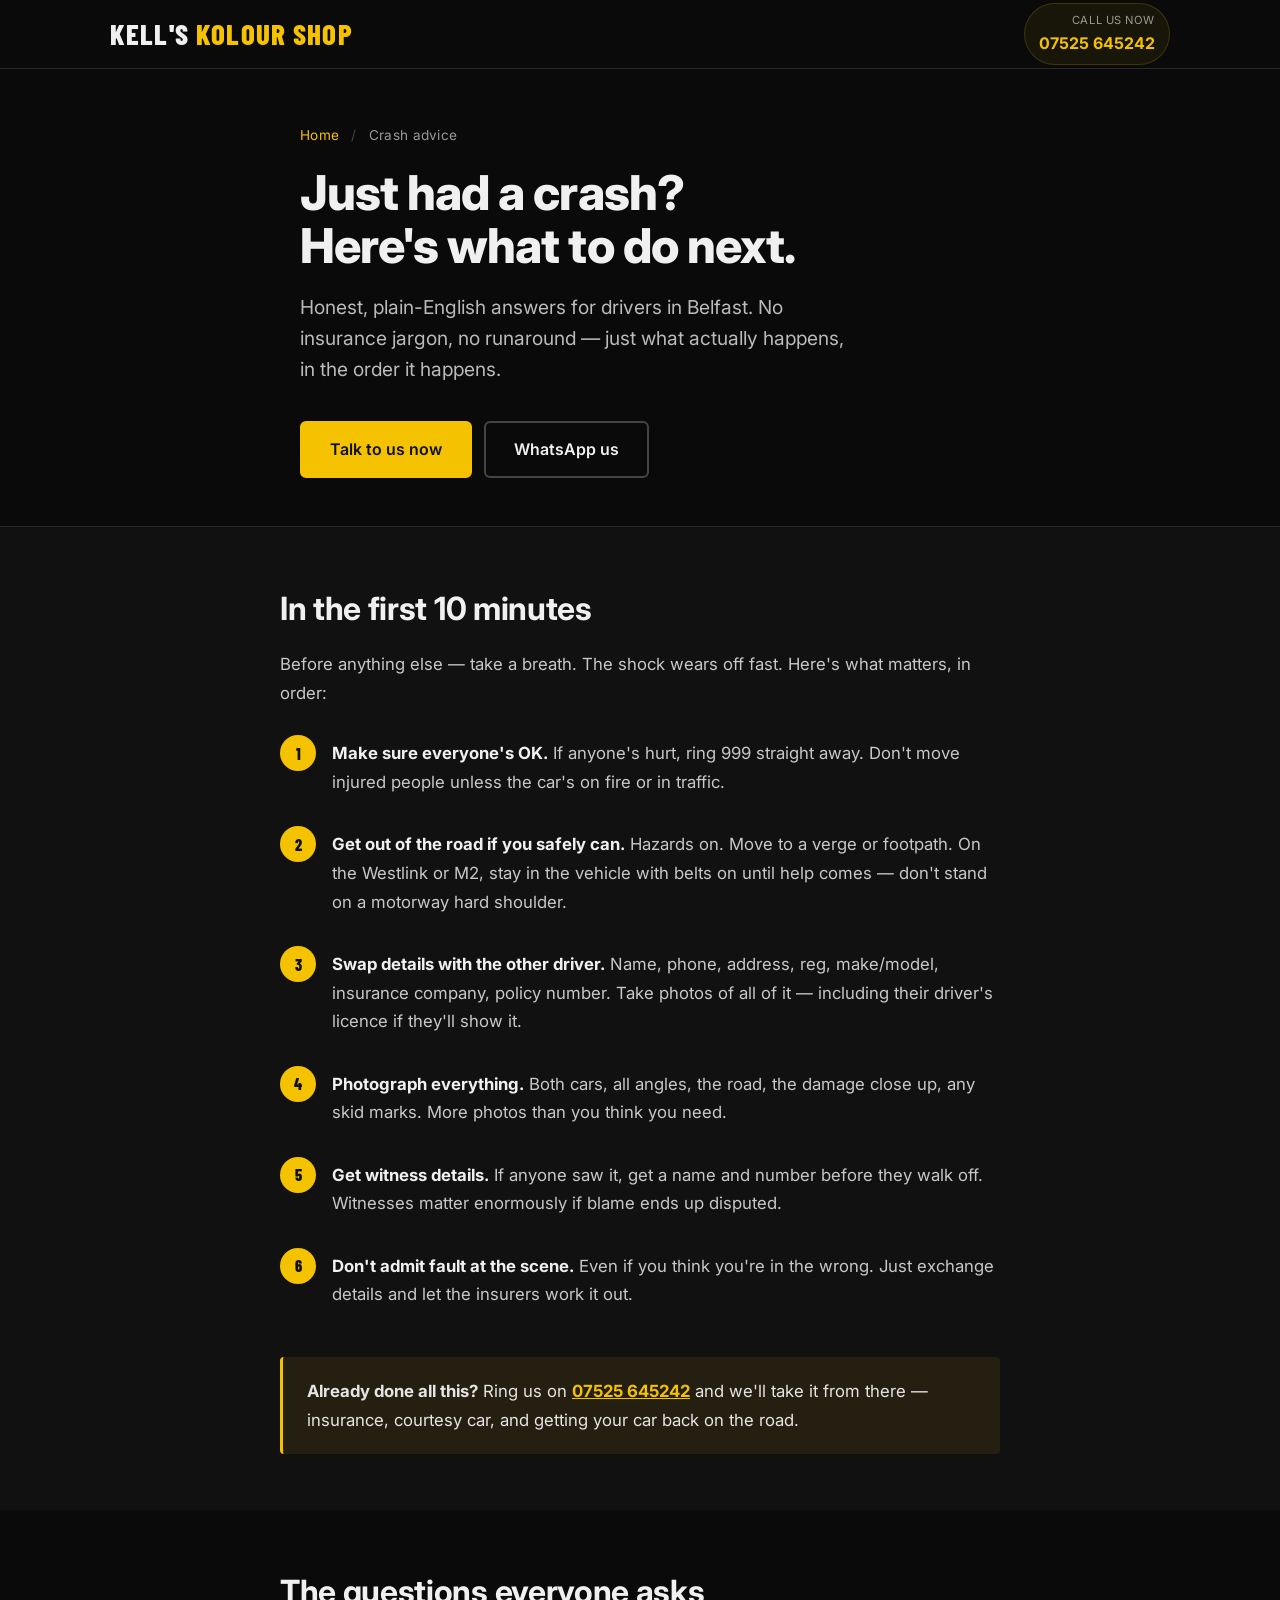
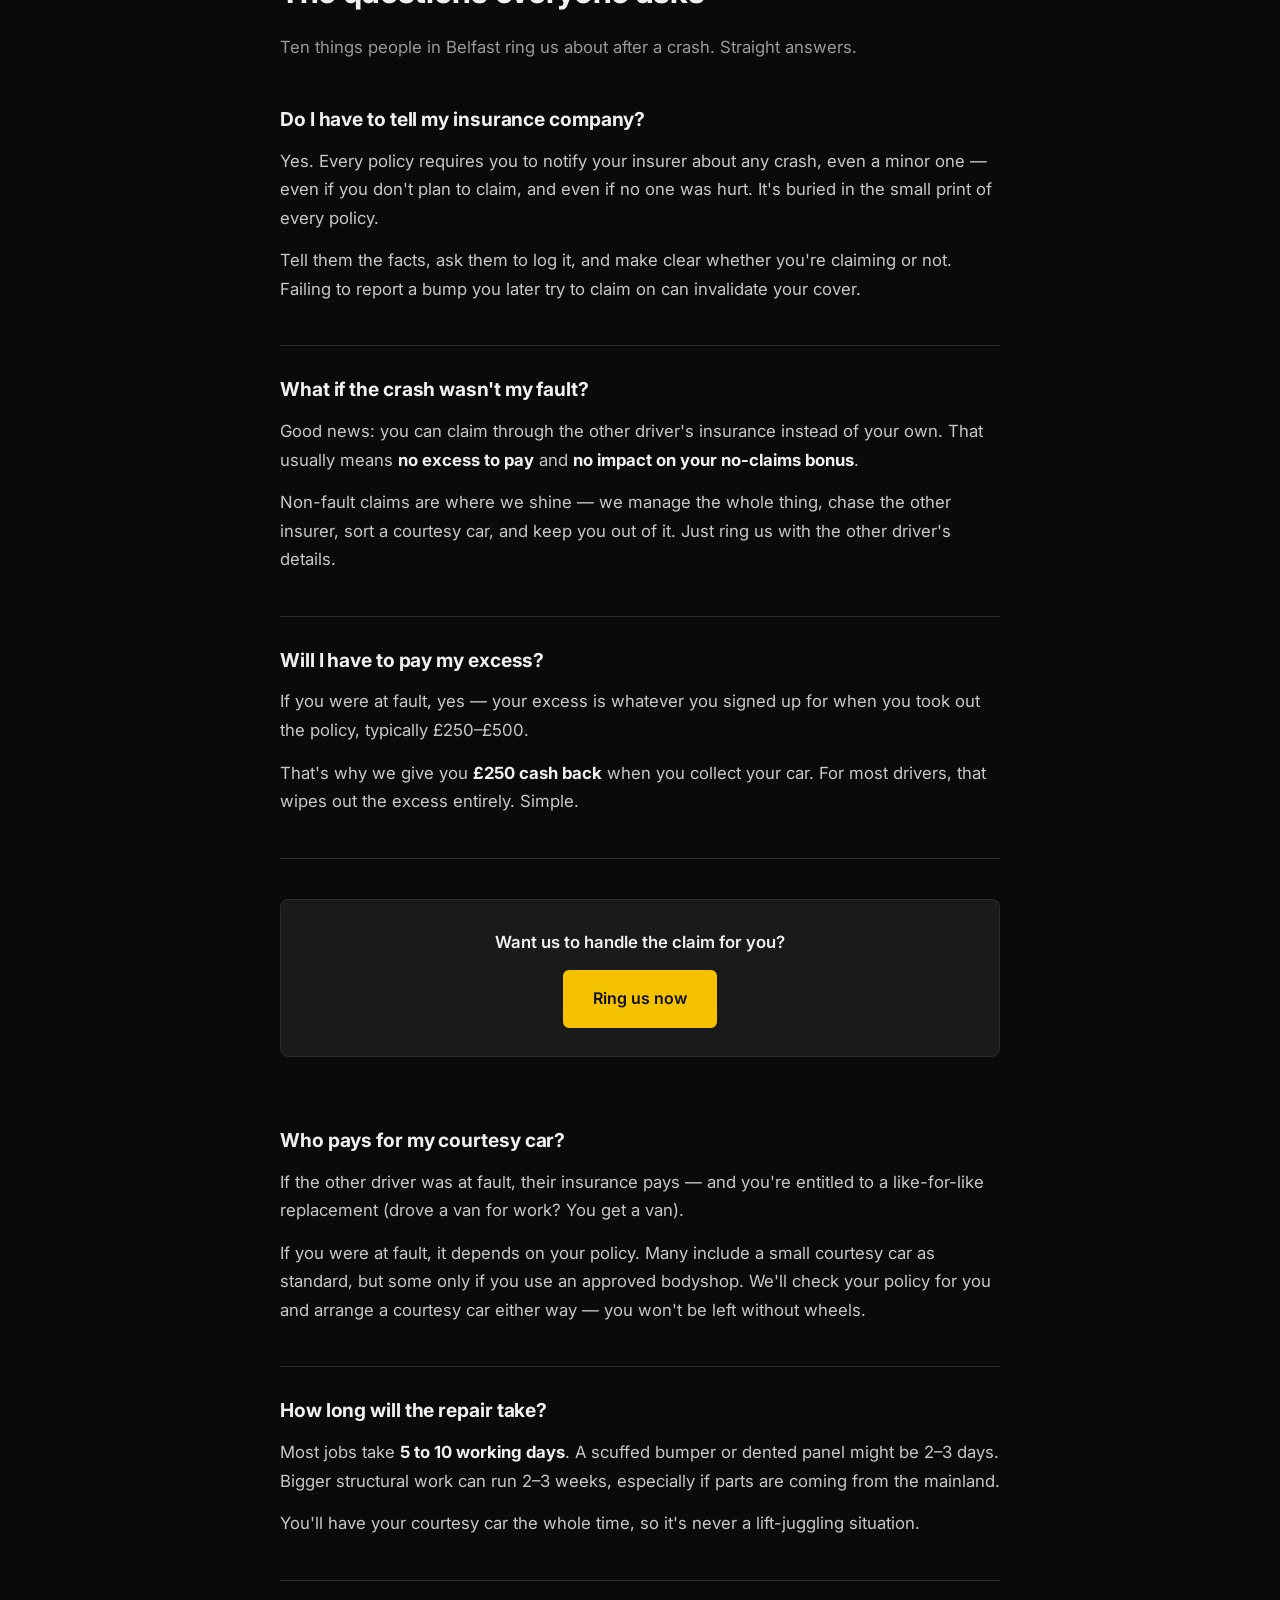
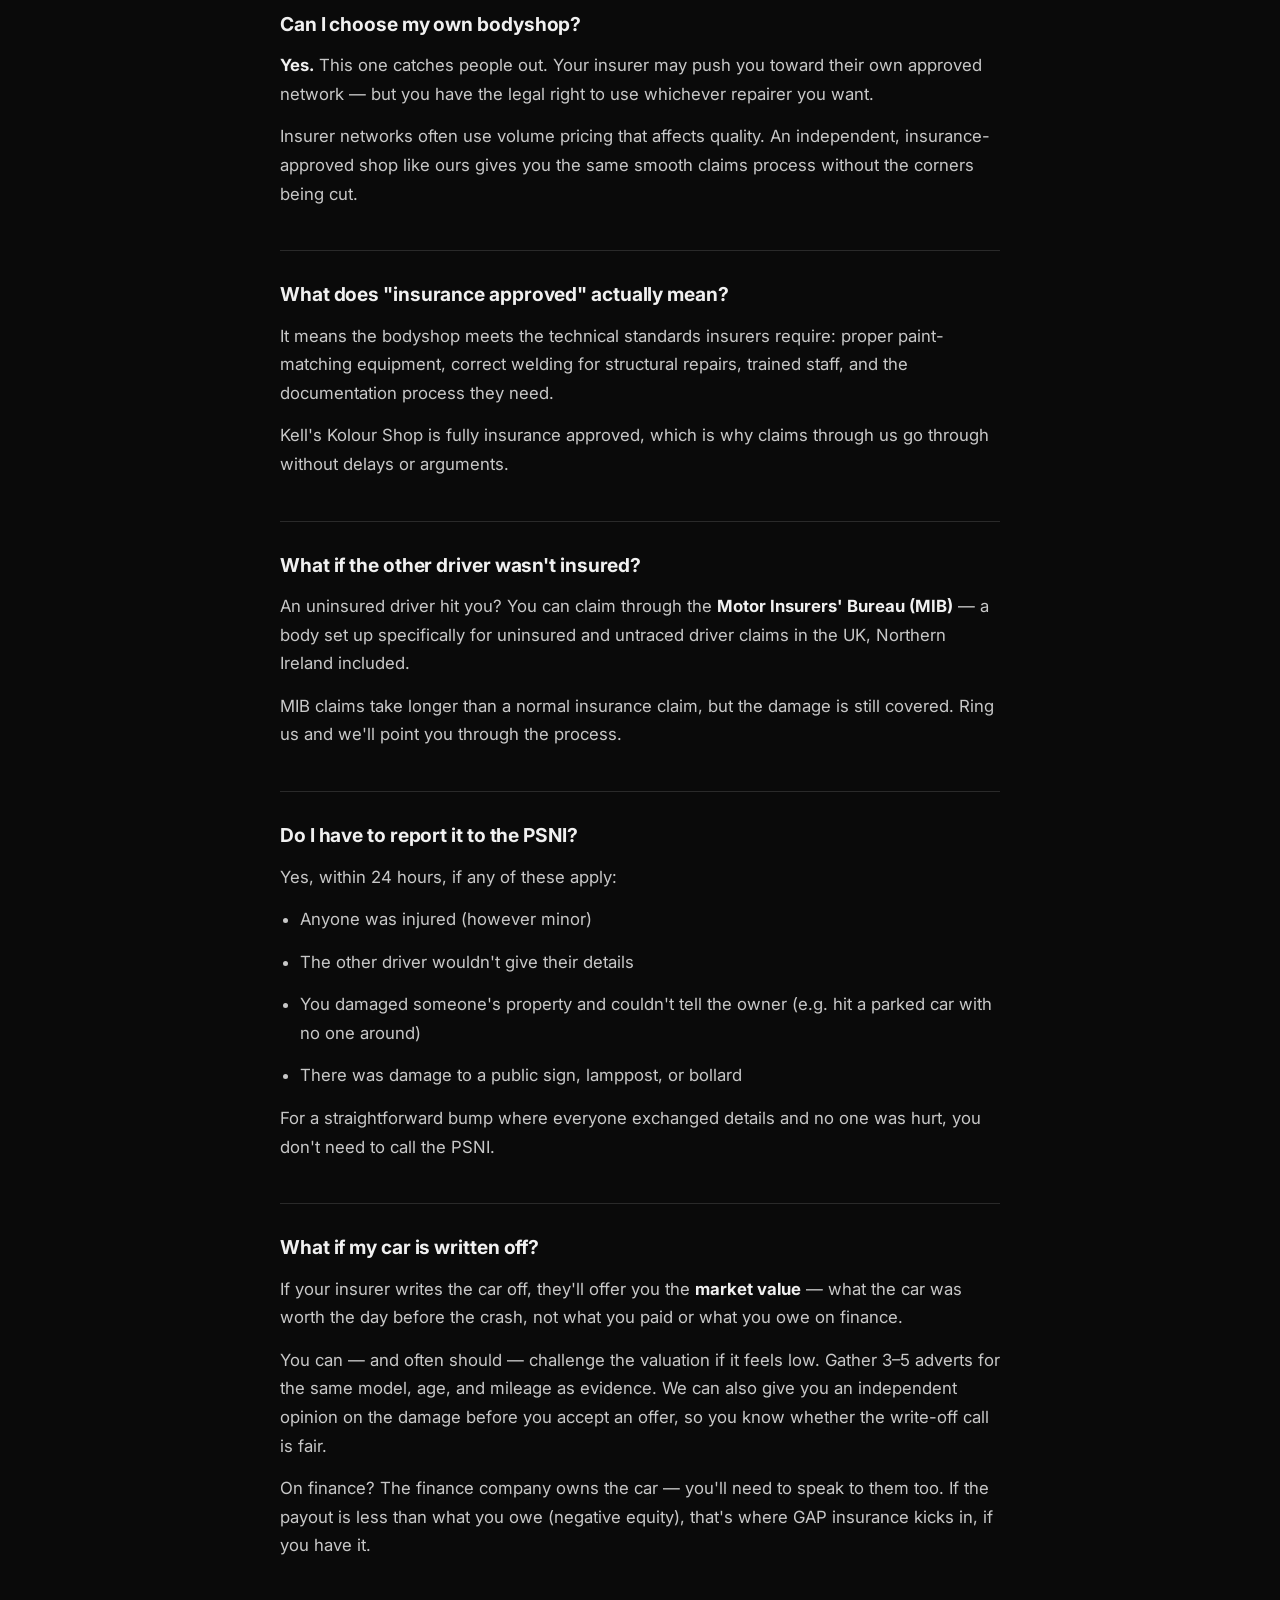
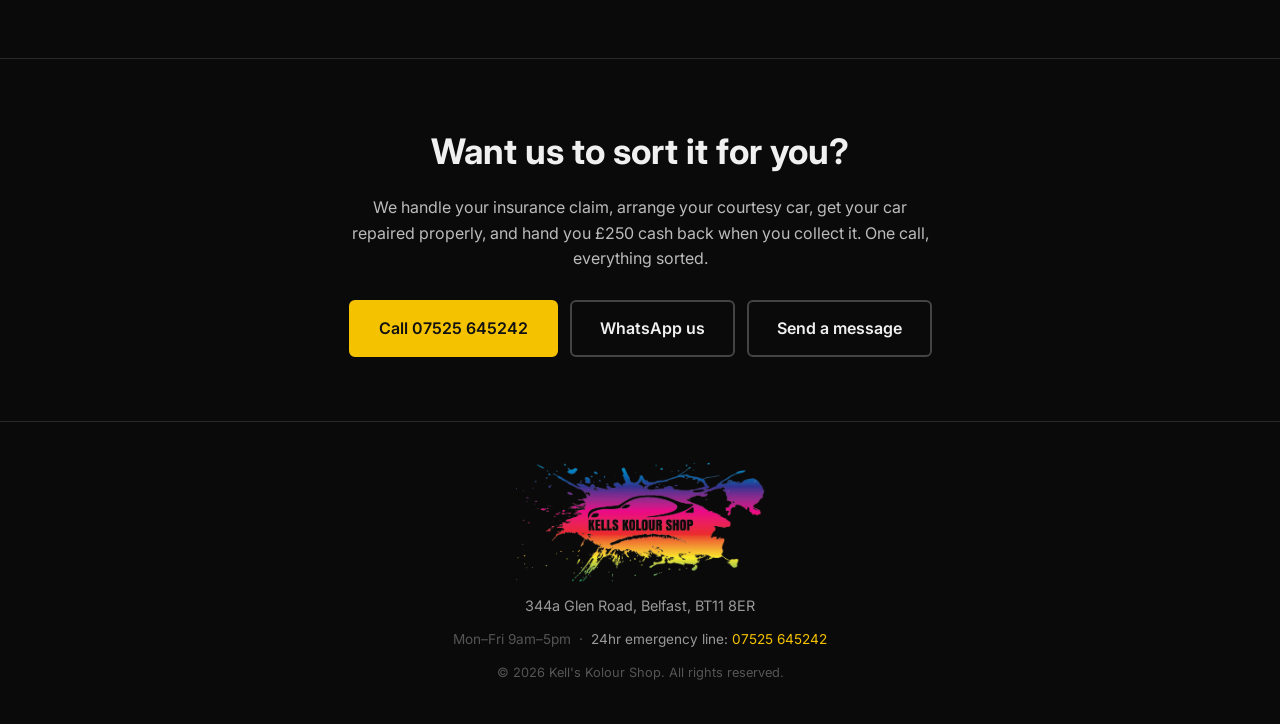
==== crash-advice/index.html @ 34c6f1d8 "Add /crash-advice page for post-crash SEO Long-form page answering the 10 things drivers in Belfast " ====
<!DOCTYPE html>
<html lang="en-GB">
<head>
  <meta charset="UTF-8" />
  <meta name="viewport" content="width=device-width, initial-scale=1.0" />

  <title>Just Had a Crash in Belfast? What To Do Next | Kell's Kolour Shop</title>
  <meta name="description" content="Just had a crash in Belfast? Here's exactly what to do — from the scene, through your insurance claim, to getting your car back looking like new. Straight answers, no jargon." />
  <link rel="canonical" href="https://kellskolourshop.com/crash-advice/" />
  <meta name="robots" content="index,follow,max-image-preview:large" />

  <meta name="geo.region" content="GB-NIR" />
  <meta name="geo.placename" content="Belfast" />

  <meta property="og:type" content="article" />
  <meta property="og:site_name" content="Kell's Kolour Shop" />
  <meta property="og:title" content="Just Had a Crash in Belfast? What To Do Next" />
  <meta property="og:description" content="Step-by-step guide to what happens after a crash in Northern Ireland — insurance, excess, courtesy cars, write-offs, and your rights." />
  <meta property="og:url" content="https://kellskolourshop.com/crash-advice/" />
  <meta property="og:image" content="https://kellskolourshop.com/images/kell-cashback.jpg" />
  <meta property="og:locale" content="en_GB" />

  <!-- FAQ structured data for rich results -->
  <script type="application/ld+json">
  {
    "@context": "https://schema.org",
    "@type": "FAQPage",
    "mainEntity": [
      {
        "@type": "Question",
        "name": "Do I have to tell my insurance company after a crash?",
        "acceptedAnswer": {
          "@type": "Answer",
          "text": "Yes — you must tell your insurer about any crash, even if you're not claiming and even if no one was hurt. It's in the small print of every policy. Ring them as soon as you're safe and have the facts straight."
        }
      },
      {
        "@type": "Question",
        "name": "What if the crash wasn't my fault?",
        "acceptedAnswer": {
          "@type": "Answer",
          "text": "If you weren't at fault, you can often claim through the other driver's insurance — which means no excess to pay and no impact on your no-claims bonus. We handle non-fault claims regularly and will tell you honestly which route is best for you."
        }
      },
      {
        "@type": "Question",
        "name": "Will I have to pay my excess?",
        "acceptedAnswer": {
          "@type": "Answer",
          "text": "If it's your fault, yes — but we give you £250 cash back when you collect your car, which covers most excess amounts. If the other driver was at fault, you shouldn't have to pay any excess at all."
        }
      },
      {
        "@type": "Question",
        "name": "Who pays for my courtesy car?",
        "acceptedAnswer": {
          "@type": "Answer",
          "text": "If the crash wasn't your fault, the other driver's insurance covers it. If it was your fault, it depends on your policy — many include a courtesy car, but the bodyshop has to be approved. We'll check your policy for you and sort the courtesy car either way."
        }
      },
      {
        "@type": "Question",
        "name": "How long will the repair take?",
        "acceptedAnswer": {
          "@type": "Answer",
          "text": "Most jobs take 5 to 10 working days. Smaller jobs — a dented panel or scuffed bumper — can be a couple of days. Bigger structural work can run 2 to 3 weeks. You'll have a courtesy car the whole time."
        }
      },
      {
        "@type": "Question",
        "name": "Can I choose my own bodyshop?",
        "acceptedAnswer": {
          "@type": "Answer",
          "text": "Yes. Even if your insurer has their own network, you have the right to use whichever repairer you want. They may try to steer you toward their approved list — you don't have to go with them."
        }
      },
      {
        "@type": "Question",
        "name": "What does 'insurance approved' actually mean?",
        "acceptedAnswer": {
          "@type": "Answer",
          "text": "It means the bodyshop meets the standards insurers require — proper equipment, correct paint-matching, trained staff, and the paperwork they need. Kell's Kolour Shop is insurance approved, so claims go through smoothly."
        }
      },
      {
        "@type": "Question",
        "name": "What if the other driver wasn't insured?",
        "acceptedAnswer": {
          "@type": "Answer",
          "text": "You can still claim through the Motor Insurers' Bureau (MIB), who handle uninsured and untraced driver claims. It takes longer but they do cover the cost. Ring us — we'll point you in the right direction."
        }
      },
      {
        "@type": "Question",
        "name": "Do I have to call the PSNI after a crash?",
        "acceptedAnswer": {
          "@type": "Answer",
          "text": "You must report it to the PSNI within 24 hours if anyone was injured, if another driver won't give their details, or if it happened on a public road and you couldn't exchange details at the scene. For a minor bump where everyone swaps details, you don't need to."
        }
      },
      {
        "@type": "Question",
        "name": "What if my car is written off?",
        "acceptedAnswer": {
          "@type": "Answer",
          "text": "Your insurer will pay the market value of your car at the time of the crash. You can dispute the valuation if you think it's too low — bring comparable adverts. We can also inspect the damage and give you an independent opinion before you accept an offer."
        }
      }
    ]
  }
  </script>

  <script type="application/ld+json">
  {
    "@context": "https://schema.org",
    "@type": "BreadcrumbList",
    "itemListElement": [
      {"@type": "ListItem", "position": 1, "name": "Home", "item": "https://kellskolourshop.com/"},
      {"@type": "ListItem", "position": 2, "name": "Crash Advice", "item": "https://kellskolourshop.com/crash-advice/"}
    ]
  }
  </script>

  <link rel="icon" type="image/png" href="../images/favicon.png" />
  <link rel="preconnect" href="https://fonts.googleapis.com" />
  <link rel="preconnect" href="https://fonts.gstatic.com" crossorigin />
  <link href="https://fonts.googleapis.com/css2?family=Inter:wght@400;500;600;700;800&family=Barlow+Condensed:wght@600;700;800&display=swap" rel="stylesheet" />
  <link rel="stylesheet" href="../style.css" />
</head>
<body>

  <!-- HEADER -->
  <header class="header">
    <div class="container header-inner">
      <a href="/" class="site-name">Kell's <span>Kolour Shop</span></a>
      <a href="tel:+447525645242" class="header-phone">
        <span class="phone-label">Call us now</span>
        <span class="phone-number">07525 645242</span>
      </a>
    </div>
  </header>

  <!-- HERO -->
  <section class="hero hero-article">
    <div class="container hero-inner">
      <nav class="breadcrumb" aria-label="Breadcrumb">
        <a href="/">Home</a> <span aria-hidden="true">/</span> <span>Crash advice</span>
      </nav>
      <h1>Just had a crash?<br />Here's what to do next.</h1>
      <p class="hero-sub">Honest, plain-English answers for drivers in Belfast. No insurance jargon, no runaround — just what actually happens, in the order it happens.</p>
      <div class="hero-ctas">
        <a href="tel:+447525645242" class="btn btn-primary">Talk to us now</a>
        <a href="https://wa.me/447525645242" target="_blank" rel="noopener" class="btn btn-outline">WhatsApp us</a>
      </div>
    </div>
  </section>

  <!-- EMERGENCY STEPS -->
  <section class="section article-section">
    <div class="container article-container">
      <h2 class="article-h2">In the first 10 minutes</h2>
      <p>Before anything else — take a breath. The shock wears off fast. Here's what matters, in order:</p>

      <ol class="step-list">
        <li>
          <strong>Make sure everyone's OK.</strong> If anyone's hurt, ring 999 straight away. Don't move injured people unless the car's on fire or in traffic.
        </li>
        <li>
          <strong>Get out of the road if you safely can.</strong> Hazards on. Move to a verge or footpath. On the Westlink or M2, stay in the vehicle with belts on until help comes — don't stand on a motorway hard shoulder.
        </li>
        <li>
          <strong>Swap details with the other driver.</strong> Name, phone, address, reg, make/model, insurance company, policy number. Take photos of all of it — including their driver's licence if they'll show it.
        </li>
        <li>
          <strong>Photograph everything.</strong> Both cars, all angles, the road, the damage close up, any skid marks. More photos than you think you need.
        </li>
        <li>
          <strong>Get witness details.</strong> If anyone saw it, get a name and number before they walk off. Witnesses matter enormously if blame ends up disputed.
        </li>
        <li>
          <strong>Don't admit fault at the scene.</strong> Even if you think you're in the wrong. Just exchange details and let the insurers work it out.
        </li>
      </ol>

      <div class="callout">
        <p><strong>Already done all this?</strong> Ring us on <a href="tel:+447525645242">07525 645242</a> and we'll take it from there — insurance, courtesy car, and getting your car back on the road.</p>
      </div>
    </div>
  </section>

  <!-- FAQ -->
  <section class="section section-dark article-section">
    <div class="container article-container">
      <h2 class="article-h2">The questions everyone asks</h2>
      <p class="article-lede">Ten things people in Belfast ring us about after a crash. Straight answers.</p>

      <article class="faq-item">
        <h3>Do I have to tell my insurance company?</h3>
        <p>Yes. Every policy requires you to notify your insurer about any crash, even a minor one — even if you don't plan to claim, and even if no one was hurt. It's buried in the small print of every policy.</p>
        <p>Tell them the facts, ask them to log it, and make clear whether you're claiming or not. Failing to report a bump you later try to claim on can invalidate your cover.</p>
      </article>

      <article class="faq-item">
        <h3>What if the crash wasn't my fault?</h3>
        <p>Good news: you can claim through the other driver's insurance instead of your own. That usually means <strong>no excess to pay</strong> and <strong>no impact on your no-claims bonus</strong>.</p>
        <p>Non-fault claims are where we shine — we manage the whole thing, chase the other insurer, sort a courtesy car, and keep you out of it. Just ring us with the other driver's details.</p>
      </article>

      <article class="faq-item">
        <h3>Will I have to pay my excess?</h3>
        <p>If you were at fault, yes — your excess is whatever you signed up for when you took out the policy, typically £250–£500.</p>
        <p>That's why we give you <strong>£250 cash back</strong> when you collect your car. For most drivers, that wipes out the excess entirely. Simple.</p>
      </article>

      <div class="mid-cta">
        <p class="mid-cta-text">Want us to handle the claim for you?</p>
        <a href="tel:+447525645242" class="btn btn-primary">Ring us now</a>
      </div>

      <article class="faq-item">
        <h3>Who pays for my courtesy car?</h3>
        <p>If the other driver was at fault, their insurance pays — and you're entitled to a like-for-like replacement (drove a van for work? You get a van).</p>
        <p>If you were at fault, it depends on your policy. Many include a small courtesy car as standard, but some only if you use an approved bodyshop. We'll check your policy for you and arrange a courtesy car either way — you won't be left without wheels.</p>
      </article>

      <article class="faq-item">
        <h3>How long will the repair take?</h3>
        <p>Most jobs take <strong>5 to 10 working days</strong>. A scuffed bumper or dented panel might be 2–3 days. Bigger structural work can run 2–3 weeks, especially if parts are coming from the mainland.</p>
        <p>You'll have your courtesy car the whole time, so it's never a lift-juggling situation.</p>
      </article>

      <article class="faq-item">
        <h3>Can I choose my own bodyshop?</h3>
        <p><strong>Yes.</strong> This one catches people out. Your insurer may push you toward their own approved network — but you have the legal right to use whichever repairer you want.</p>
        <p>Insurer networks often use volume pricing that affects quality. An independent, insurance-approved shop like ours gives you the same smooth claims process without the corners being cut.</p>
      </article>

      <article class="faq-item">
        <h3>What does "insurance approved" actually mean?</h3>
        <p>It means the bodyshop meets the technical standards insurers require: proper paint-matching equipment, correct welding for structural repairs, trained staff, and the documentation process they need.</p>
        <p>Kell's Kolour Shop is fully insurance approved, which is why claims through us go through without delays or arguments.</p>
      </article>

      <article class="faq-item">
        <h3>What if the other driver wasn't insured?</h3>
        <p>An uninsured driver hit you? You can claim through the <strong>Motor Insurers' Bureau (MIB)</strong> — a body set up specifically for uninsured and untraced driver claims in the UK, Northern Ireland included.</p>
        <p>MIB claims take longer than a normal insurance claim, but the damage is still covered. Ring us and we'll point you through the process.</p>
      </article>

      <article class="faq-item">
        <h3>Do I have to report it to the PSNI?</h3>
        <p>Yes, within 24 hours, if any of these apply:</p>
        <ul>
          <li>Anyone was injured (however minor)</li>
          <li>The other driver wouldn't give their details</li>
          <li>You damaged someone's property and couldn't tell the owner (e.g. hit a parked car with no one around)</li>
          <li>There was damage to a public sign, lamppost, or bollard</li>
        </ul>
        <p>For a straightforward bump where everyone exchanged details and no one was hurt, you don't need to call the PSNI.</p>
      </article>

      <article class="faq-item">
        <h3>What if my car is written off?</h3>
        <p>If your insurer writes the car off, they'll offer you the <strong>market value</strong> — what the car was worth the day before the crash, not what you paid or what you owe on finance.</p>
        <p>You can — and often should — challenge the valuation if it feels low. Gather 3–5 adverts for the same model, age, and mileage as evidence. We can also give you an independent opinion on the damage before you accept an offer, so you know whether the write-off call is fair.</p>
        <p>On finance? The finance company owns the car — you'll need to speak to them too. If the payout is less than what you owe (negative equity), that's where GAP insurance kicks in, if you have it.</p>
      </article>
    </div>
  </section>

  <!-- FINAL CTA -->
  <section class="section article-cta-section">
    <div class="container article-container article-cta-inner">
      <h2>Want us to sort it for you?</h2>
      <p>We handle your insurance claim, arrange your courtesy car, get your car repaired properly, and hand you £250 cash back when you collect it. One call, everything sorted.</p>
      <div class="hero-ctas">
        <a href="tel:+447525645242" class="btn btn-primary">Call 07525 645242</a>
        <a href="https://wa.me/447525645242" target="_blank" rel="noopener" class="btn btn-outline">WhatsApp us</a>
        <a href="/#contact" class="btn btn-outline">Send a message</a>
      </div>
    </div>
  </section>

  <!-- FOOTER -->
  <footer class="footer">
    <div class="container footer-inner">
      <img src="../images/logo-cropped.png" alt="Kell's Kolour Shop" class="footer-logo" />
      <p class="footer-address">344a Glen Road, Belfast, BT11 8ER</p>
      <p class="footer-hours">Mon–Fri 9am–5pm &nbsp;·&nbsp; <span class="footer-emergency">24hr emergency line: <a href="tel:+447525645242">07525 645242</a></span></p>
      <p class="footer-copy">&copy; 2026 Kell's Kolour Shop. All rights reserved.</p>
    </div>
  </footer>

</body>
</html>
---- style.css ----
/* ===== RESET & BASE ===== */
*, *::before, *::after { box-sizing: border-box; margin: 0; padding: 0; }

:root {
  --yellow: #f5c200;
  --yellow-dark: #d4a800;
  --bg: #111111;
  --bg-dark: #0a0a0a;
  --bg-card: #1a1a1a;
  --border: #2a2a2a;
  --text: #f0f0f0;
  --text-muted: #999;
  --font: 'Inter', system-ui, -apple-system, sans-serif;
}

html { scroll-behavior: smooth; }

body {
  font-family: var(--font);
  background: var(--bg);
  color: var(--text);
  font-size: 16px;
  line-height: 1.6;
  -webkit-font-smoothing: antialiased;
}

img { max-width: 100%; display: block; }
a { color: inherit; text-decoration: none; }

.container {
  max-width: 1100px;
  margin: 0 auto;
  padding: 0 20px;
}

.section { padding: 72px 0; }
.section-dark { background: var(--bg-dark); }

.section-title {
  font-size: clamp(1.6rem, 4vw, 2.2rem);
  font-weight: 700;
  text-align: center;
  margin-bottom: 12px;
}

.section-sub {
  text-align: center;
  color: var(--text-muted);
  margin-bottom: 48px;
}

/* ===== BUTTONS ===== */
.btn {
  display: inline-block;
  padding: 14px 28px;
  border-radius: 6px;
  font-weight: 600;
  font-size: 1rem;
  cursor: pointer;
  transition: opacity 0.15s, transform 0.1s;
  border: 2px solid transparent;
}
.btn:active { transform: scale(0.98); }

.btn-primary {
  background: var(--yellow);
  color: #111;
  border-color: var(--yellow);
}
.btn-primary:hover { background: var(--yellow-dark); border-color: var(--yellow-dark); }

.btn-outline {
  background: transparent;
  color: var(--text);
  border-color: #444;
}
.btn-outline:hover { border-color: var(--yellow); color: var(--yellow); }

.btn-full { width: 100%; text-align: center; }

/* ===== HEADER ===== */
.header {
  background: var(--bg-dark);
  border-bottom: 1px solid var(--border);
  position: sticky;
  top: 0;
  z-index: 100;
}

.header-inner {
  display: flex;
  align-items: center;
  justify-content: space-between;
  height: 68px;
}

.site-name {
  font-family: 'Barlow Condensed', sans-serif;
  font-size: 1.8rem;
  font-weight: 800;
  letter-spacing: 0.04em;
  text-transform: uppercase;
  color: var(--text);
  text-decoration: none;
}

.site-name span {
  color: var(--yellow);
}

.header-phone {
  display: flex;
  flex-direction: column;
  align-items: flex-end;
  gap: 1px;
  padding: 8px 14px;
  border: 1px solid rgba(245, 194, 0, 0.18);
  border-radius: 999px;
  background: rgba(245, 194, 0, 0.06);
}
.phone-label { font-size: 0.7rem; color: var(--text-muted); text-transform: uppercase; letter-spacing: 0.05em; }
.phone-number { font-size: 1rem; font-weight: 700; color: var(--yellow); }

/* ===== HERO ===== */
.hero {
  background: var(--bg-dark);
  padding: 80px 0 72px;
  border-bottom: 1px solid var(--border);
}

.hero-inner { max-width: 720px; }

.hero-badge {
  display: inline-block;
  background: rgba(245, 194, 0, 0.12);
  color: var(--yellow);
  border: 1px solid rgba(245, 194, 0, 0.3);
  font-size: 0.8rem;
  font-weight: 600;
  text-transform: uppercase;
  letter-spacing: 0.08em;
  padding: 6px 14px;
  border-radius: 4px;
  margin-bottom: 24px;
}

.hero h1 {
  font-size: clamp(2.4rem, 7vw, 3.8rem);
  font-weight: 800;
  line-height: 1.1;
  margin-bottom: 20px;
  letter-spacing: -0.02em;
}

.hero-sub {
  font-size: clamp(1rem, 2.5vw, 1.2rem);
  color: #bbb;
  max-width: 560px;
  margin-bottom: 36px;
}

.hero-sub strong { color: var(--yellow); }

.hero-ctas {
  display: flex;
  gap: 12px;
  flex-wrap: wrap;
}

/* ===== TRUST STRIP ===== */
.trust-strip {
  background: var(--yellow);
  padding: 14px 0;
}

.trust-inner {
  display: flex;
  flex-wrap: wrap;
  justify-content: center;
  gap: 8px 32px;
}

.trust-item {
  font-size: 0.9rem;
  font-weight: 600;
  color: #111;
}

.trust-icon { margin-right: 4px; }

/* ===== OFFER ===== */
.offer-inner {
  display: grid;
  grid-template-columns: 1fr 1fr;
  gap: 64px;
  align-items: center;
}

.offer-text h2 {
  font-size: clamp(1.6rem, 3.5vw, 2.2rem);
  font-weight: 700;
  line-height: 1.2;
  margin-bottom: 20px;
}

.offer-text p {
  color: #bbb;
  margin-bottom: 16px;
}

.offer-text p strong { color: var(--text); }

.offer-list {
  list-style: none;
  margin: 24px 0 32px;
  display: flex;
  flex-direction: column;
  gap: 10px;
}

.offer-list li {
  padding-left: 24px;
  position: relative;
  color: #ccc;
}

.offer-list li::before {
  content: '✓';
  position: absolute;
  left: 0;
  color: var(--yellow);
  font-weight: 700;
}

.offer-image img {
  border-radius: 8px;
  border: 1px solid var(--border);
}

/* ===== GALLERY ===== */
.gallery-grid {
  display: grid;
  grid-template-columns: repeat(2, 1fr);
  gap: 16px;
}

.gallery-item img {
  border-radius: 6px;
  width: 100%;
  height: 220px;
  object-fit: cover;
  border: 1px solid var(--border);
  transition: opacity 0.2s;
}
.gallery-item img:hover { opacity: 0.9; }

/* ===== HOW IT WORKS ===== */
.steps-grid {
  display: grid;
  grid-template-columns: repeat(3, 1fr);
  gap: 32px;
  margin-top: 48px;
}

.step {
  text-align: center;
  padding: 32px 24px;
  background: var(--bg-card);
  border: 1px solid var(--border);
  border-radius: 8px;
}

.step-num {
  width: 48px;
  height: 48px;
  border-radius: 50%;
  background: var(--yellow);
  color: #111;
  font-size: 1.3rem;
  font-weight: 800;
  display: flex;
  align-items: center;
  justify-content: center;
  margin: 0 auto 20px;
}

.step h3 {
  font-size: 1.1rem;
  font-weight: 700;
  margin-bottom: 10px;
}

.step p { color: var(--text-muted); font-size: 0.95rem; }

/* ===== TESTIMONIALS ===== */
.reviews-grid {
  display: grid;
  grid-template-columns: repeat(3, 1fr);
  gap: 24px;
  margin-top: 48px;
}

.review-card {
  background: var(--bg-card);
  border: 1px solid var(--border);
  border-radius: 8px;
  padding: 28px 24px;
}

.stars {
  color: var(--yellow);
  font-size: 1.1rem;
  margin-bottom: 12px;
  letter-spacing: 2px;
}

.review-card p {
  color: #ccc;
  font-size: 0.95rem;
  margin-bottom: 16px;
  font-style: italic;
}

.reviewer {
  font-size: 0.85rem;
  color: var(--text-muted);
  font-weight: 500;
}

/* ===== ARTICLE (crash-advice) ===== */
.hero-article { padding: 56px 0 48px; }
.hero-article h1 { font-size: clamp(2rem, 5.5vw, 3rem); }

.breadcrumb {
  font-size: 0.85rem;
  color: var(--text-muted);
  margin-bottom: 20px;
  letter-spacing: 0.02em;
}
.breadcrumb a { color: var(--yellow); }
.breadcrumb a:hover { text-decoration: underline; }
.breadcrumb span[aria-hidden] { margin: 0 8px; color: #444; }

.article-section { padding: 56px 0; }
.article-container { max-width: 760px; margin: 0 auto; }

.article-h2 {
  font-size: clamp(1.5rem, 3.5vw, 2rem);
  font-weight: 700;
  margin-bottom: 16px;
  letter-spacing: -0.01em;
}

.article-section p,
.article-section ul li,
.article-section ol li {
  color: #c8c8c8;
  font-size: 1.05rem;
  line-height: 1.7;
  margin-bottom: 14px;
}

.article-lede {
  color: var(--text-muted) !important;
  margin-bottom: 32px;
}

.step-list {
  list-style: none;
  counter-reset: step;
  margin: 28px 0 8px;
  padding: 0;
}

.step-list li {
  counter-increment: step;
  position: relative;
  padding: 4px 0 16px 52px;
  margin-bottom: 16px;
}

.step-list li::before {
  content: counter(step);
  position: absolute;
  left: 0;
  top: 0;
  width: 36px;
  height: 36px;
  border-radius: 50%;
  background: var(--yellow);
  color: #111;
  font-weight: 800;
  font-size: 1rem;
  display: flex;
  align-items: center;
  justify-content: center;
  font-family: 'Barlow Condensed', sans-serif;
}

.step-list strong { color: var(--text); }

.callout {
  margin-top: 32px;
  padding: 20px 24px;
  background: rgba(245, 194, 0, 0.08);
  border-left: 3px solid var(--yellow);
  border-radius: 4px;
}
.callout p { margin: 0; color: #e5e5e5 !important; }
.callout a { color: var(--yellow); font-weight: 700; text-decoration: underline; }

.faq-item {
  padding: 28px 0;
  border-bottom: 1px solid var(--border);
}
.faq-item:last-of-type { border-bottom: none; }

.faq-item h3 {
  font-size: 1.2rem;
  font-weight: 700;
  color: var(--text);
  margin-bottom: 12px;
  letter-spacing: -0.005em;
}

.faq-item strong { color: var(--text); }

.faq-item ul {
  margin: 0 0 14px 20px;
  padding-left: 0;
}

.mid-cta {
  margin: 40px auto;
  padding: 28px 24px;
  background: var(--bg-card);
  border: 1px solid var(--border);
  border-radius: 8px;
  text-align: center;
  display: flex;
  flex-direction: column;
  gap: 14px;
  align-items: center;
}
.mid-cta-text {
  font-size: 1.15rem;
  font-weight: 600;
  color: var(--text) !important;
  margin: 0 !important;
}

.article-cta-section {
  background: var(--bg-dark);
  border-top: 1px solid var(--border);
  padding: 64px 0;
}
.article-cta-inner { text-align: center; }
.article-cta-inner h2 {
  font-size: clamp(1.6rem, 4vw, 2.2rem);
  font-weight: 700;
  margin-bottom: 16px;
}
.article-cta-inner p {
  color: #bbb !important;
  max-width: 580px;
  margin: 0 auto 28px !important;
}
.article-cta-inner .hero-ctas {
  justify-content: center;
}

@media (max-width: 768px) {
  .hero-article { padding: 40px 0 32px; }
  .article-section { padding: 40px 0; }
  .step-list li { padding-left: 44px; }
  .step-list li::before { width: 30px; height: 30px; font-size: 0.9rem; }
  .faq-item { padding: 22px 0; }
  .faq-item h3 { font-size: 1.1rem; }
}

/* ===== VIDEO STORIES ===== */
.video-stories {
  background: radial-gradient(ellipse at top, #1a1a1a 0%, var(--bg) 60%);
}

.phones-scroller {
  display: flex;
  gap: 20px;
  overflow-x: auto;
  overflow-y: visible;
  scroll-snap-type: x mandatory;
  -webkit-overflow-scrolling: touch;
  padding: 24px 4px 40px;
  margin: 0 -20px;
  padding-left: 20px;
  padding-right: 20px;
  scrollbar-width: thin;
  scrollbar-color: #333 transparent;
}
.phones-scroller::-webkit-scrollbar { height: 6px; }
.phones-scroller::-webkit-scrollbar-track { background: transparent; }
.phones-scroller::-webkit-scrollbar-thumb { background: #2a2a2a; border-radius: 3px; }

.phone-card {
  flex: 0 0 auto;
  background: transparent;
  border: none;
  padding: 0;
  cursor: pointer;
  scroll-snap-align: center;
  transition: transform 0.2s ease;
}
.phone-card:hover { transform: translateY(-4px); }
.phone-card:focus-visible { outline: 2px solid var(--yellow); outline-offset: 8px; border-radius: 44px; }

.phone-frame {
  position: relative;
  display: block;
  width: 200px;
  aspect-ratio: 9 / 19.5;
  background: #0a0a0a;
  border-radius: 34px;
  padding: 6px;
  box-shadow:
    0 0 0 2px #2a2a2a,
    0 20px 40px -10px rgba(0, 0, 0, 0.6),
    0 8px 16px -4px rgba(0, 0, 0, 0.4);
  overflow: hidden;
}

.phone-frame img,
.phone-frame video {
  width: 100%;
  height: 100%;
  object-fit: cover;
  background: #000;
  border-radius: 28px;
  display: block;
}

.phone-frame video {
  object-fit: contain;
}

.phone-island {
  position: absolute;
  top: 14px;
  left: 50%;
  transform: translateX(-50%);
  width: 72px;
  height: 18px;
  background: #000;
  border-radius: 999px;
  z-index: 2;
  pointer-events: none;
}

.phone-play {
  position: absolute;
  top: 50%;
  left: 50%;
  transform: translate(-50%, -50%);
  width: 54px;
  height: 54px;
  border-radius: 50%;
  background: rgba(17, 17, 17, 0.85);
  backdrop-filter: blur(6px);
  -webkit-backdrop-filter: blur(6px);
  border: 1.5px solid rgba(245, 194, 0, 0.9);
  z-index: 2;
  pointer-events: none;
  transition: transform 0.15s ease, background 0.15s ease;
}
.phone-play::after {
  content: '';
  position: absolute;
  top: 50%;
  left: 54%;
  transform: translate(-50%, -50%);
  border-left: 16px solid var(--yellow);
  border-top: 10px solid transparent;
  border-bottom: 10px solid transparent;
}
.phone-card:hover .phone-play {
  background: var(--yellow);
  transform: translate(-50%, -50%) scale(1.06);
}
.phone-card:hover .phone-play::after {
  border-left-color: #111;
}

/* Video modal */
.video-modal {
  position: fixed;
  inset: 0;
  background: rgba(0, 0, 0, 0.88);
  backdrop-filter: blur(8px);
  -webkit-backdrop-filter: blur(8px);
  z-index: 1000;
  display: flex;
  align-items: center;
  justify-content: center;
  padding: 24px;
  animation: modalIn 0.18s ease;
}
@keyframes modalIn {
  from { opacity: 0; }
  to { opacity: 1; }
}

.video-modal-inner {
  position: relative;
  max-width: 100%;
  max-height: 100%;
}

.phone-frame-lg {
  width: min(360px, 80vw);
  max-height: 85vh;
  aspect-ratio: 9 / 19.5;
}

.video-modal-close {
  position: absolute;
  top: 20px;
  right: 24px;
  width: 44px;
  height: 44px;
  border-radius: 50%;
  background: rgba(255, 255, 255, 0.1);
  border: 1px solid rgba(255, 255, 255, 0.2);
  color: #fff;
  font-size: 1.6rem;
  line-height: 1;
  cursor: pointer;
  display: flex;
  align-items: center;
  justify-content: center;
  transition: background 0.15s;
  z-index: 1001;
}
.video-modal-close:hover { background: rgba(255, 255, 255, 0.2); }

@media (max-width: 768px) {
  .phone-frame { width: 172px; }
  .phone-island { width: 60px; height: 15px; top: 12px; }
  .phone-play { width: 46px; height: 46px; }
  .phone-play::after { border-left-width: 13px; border-top-width: 8px; border-bottom-width: 8px; }
  .phones-scroller { gap: 14px; }
}

/* ===== REVIEWS ===== */
.reviews-widget-wrap {
  margin-top: 32px;
}

.reviews-cta {
  text-align: center;
  margin-top: 40px;
}

/* ===== MAP ===== */
.map-section {
  background: var(--bg-dark);
  padding-top: 72px;
  border-top: 1px solid var(--border);
}

.map-embed {
  margin-top: 32px;
  filter: grayscale(30%);
}

/* ===== CONTACT ===== */
.contact-inner {
  display: grid;
  grid-template-columns: 1fr 1fr;
  gap: 64px;
  align-items: start;
}

.contact-text h2 {
  font-size: clamp(1.6rem, 3.5vw, 2.2rem);
  font-weight: 700;
  margin-bottom: 16px;
}

.contact-text p { color: #bbb; margin-bottom: 16px; }

.contact-phone { margin-top: 24px !important; }
.contact-phone a {
  color: var(--yellow);
  font-size: 1.3rem;
  font-weight: 700;
}
.contact-whatsapp a {
  color: #25d366;
  font-weight: 600;
}

.social-links {
  display: flex;
  gap: 16px;
  margin-top: 24px;
}

.social-links a {
  color: var(--text-muted);
  transition: color 0.15s;
}
.social-links a:hover { color: var(--yellow); }

/* ===== FORM ===== */
.contact-form {
  background: var(--bg-card);
  border: 1px solid var(--border);
  border-radius: 8px;
  padding: 32px;
}

.form-group {
  margin-bottom: 20px;
}

.form-group label {
  display: block;
  font-size: 0.9rem;
  font-weight: 600;
  margin-bottom: 6px;
  color: #ccc;
}

.form-group input,
.form-group textarea {
  width: 100%;
  background: #222;
  border: 1px solid #333;
  border-radius: 6px;
  padding: 12px 14px;
  color: var(--text);
  font-family: var(--font);
  font-size: 1rem;
  transition: border-color 0.15s;
}

.form-group input:focus,
.form-group textarea:focus {
  outline: none;
  border-color: var(--yellow);
}

.form-group textarea { resize: vertical; }

.form-note {
  text-align: center;
  color: var(--text-muted);
  font-size: 0.85rem;
  margin-top: 12px;
}

.form-success {
  background: rgba(245, 194, 0, 0.1);
  border: 1px solid rgba(245, 194, 0, 0.3);
  color: var(--yellow);
  padding: 14px;
  border-radius: 6px;
  text-align: center;
  margin-top: 12px;
  font-weight: 500;
}

.hidden { display: none; }

/* ===== FOOTER ===== */
.footer {
  background: var(--bg-dark);
  border-top: 1px solid var(--border);
  padding: 40px 0;
}

.footer-inner {
  display: flex;
  flex-direction: column;
  align-items: center;
  gap: 12px;
  text-align: center;
}

.footer-logo { height: 120px; width: auto; }
.footer-address { color: var(--text-muted); font-size: 0.9rem; }
.footer-hours { color: #555; font-size: 0.85rem; }
.footer-emergency { color: var(--text-muted); }
.footer-emergency a { color: var(--yellow); }
.footer-copy { color: #555; font-size: 0.8rem; }

.footer-links {
  margin-top: 8px;
}
.footer-links a {
  color: var(--text-muted);
  font-size: 0.9rem;
  text-decoration: underline;
  text-decoration-color: #333;
  text-underline-offset: 3px;
  transition: color 0.15s;
}
.footer-links a:hover { color: var(--yellow); }

.hero-sub-link {
  margin-top: 20px;
  font-size: 0.95rem;
}
.hero-sub-link a {
  color: var(--text-muted);
  text-decoration: underline;
  text-decoration-color: rgba(245, 194, 0, 0.35);
  text-underline-offset: 3px;
  transition: color 0.15s;
}
.hero-sub-link a:hover { color: var(--yellow); }

/* ===== MOBILE ===== */
@media (max-width: 768px) {
  .section { padding: 56px 0; }

  .header-inner {
    height: auto;
    padding: 14px 0;
    flex-direction: column;
    align-items: stretch;
    gap: 12px;
  }

  .site-name {
    font-size: clamp(1.5rem, 7vw, 1.9rem);
    line-height: 0.95;
    text-align: center;
  }

  .header-phone {
    width: 100%;
    flex-direction: row;
    align-items: center;
    justify-content: space-between;
    gap: 12px;
    border-radius: 16px;
    padding: 10px 14px;
  }

  .phone-label {
    font-size: 0.68rem;
  }

  .phone-number {
    font-size: 1.05rem;
    line-height: 1;
    white-space: nowrap;
  }

  .hero { padding: 56px 0; }

  .offer-inner {
    grid-template-columns: 1fr;
    gap: 40px;
  }

  .offer-image { order: -1; }

  .gallery-grid {
    grid-template-columns: 1fr;
    gap: 12px;
  }

  .gallery-item img { height: 200px; }

  .steps-grid {
    grid-template-columns: 1fr;
    gap: 16px;
  }

  .reviews-grid {
    grid-template-columns: 1fr;
    gap: 16px;
  }

  .contact-inner {
    grid-template-columns: 1fr;
    gap: 40px;
  }

  .contact-form { padding: 24px 20px; }

  .trust-inner { gap: 8px 20px; }

  .hero-ctas { flex-direction: column; }
  .hero-ctas .btn { text-align: center; }
}

@media (max-width: 420px) {
  .container {
    padding: 0 16px;
  }

  .header-phone {
    flex-direction: column;
    align-items: flex-start;
  }

  .phone-number {
    font-size: 1rem;
  }
}
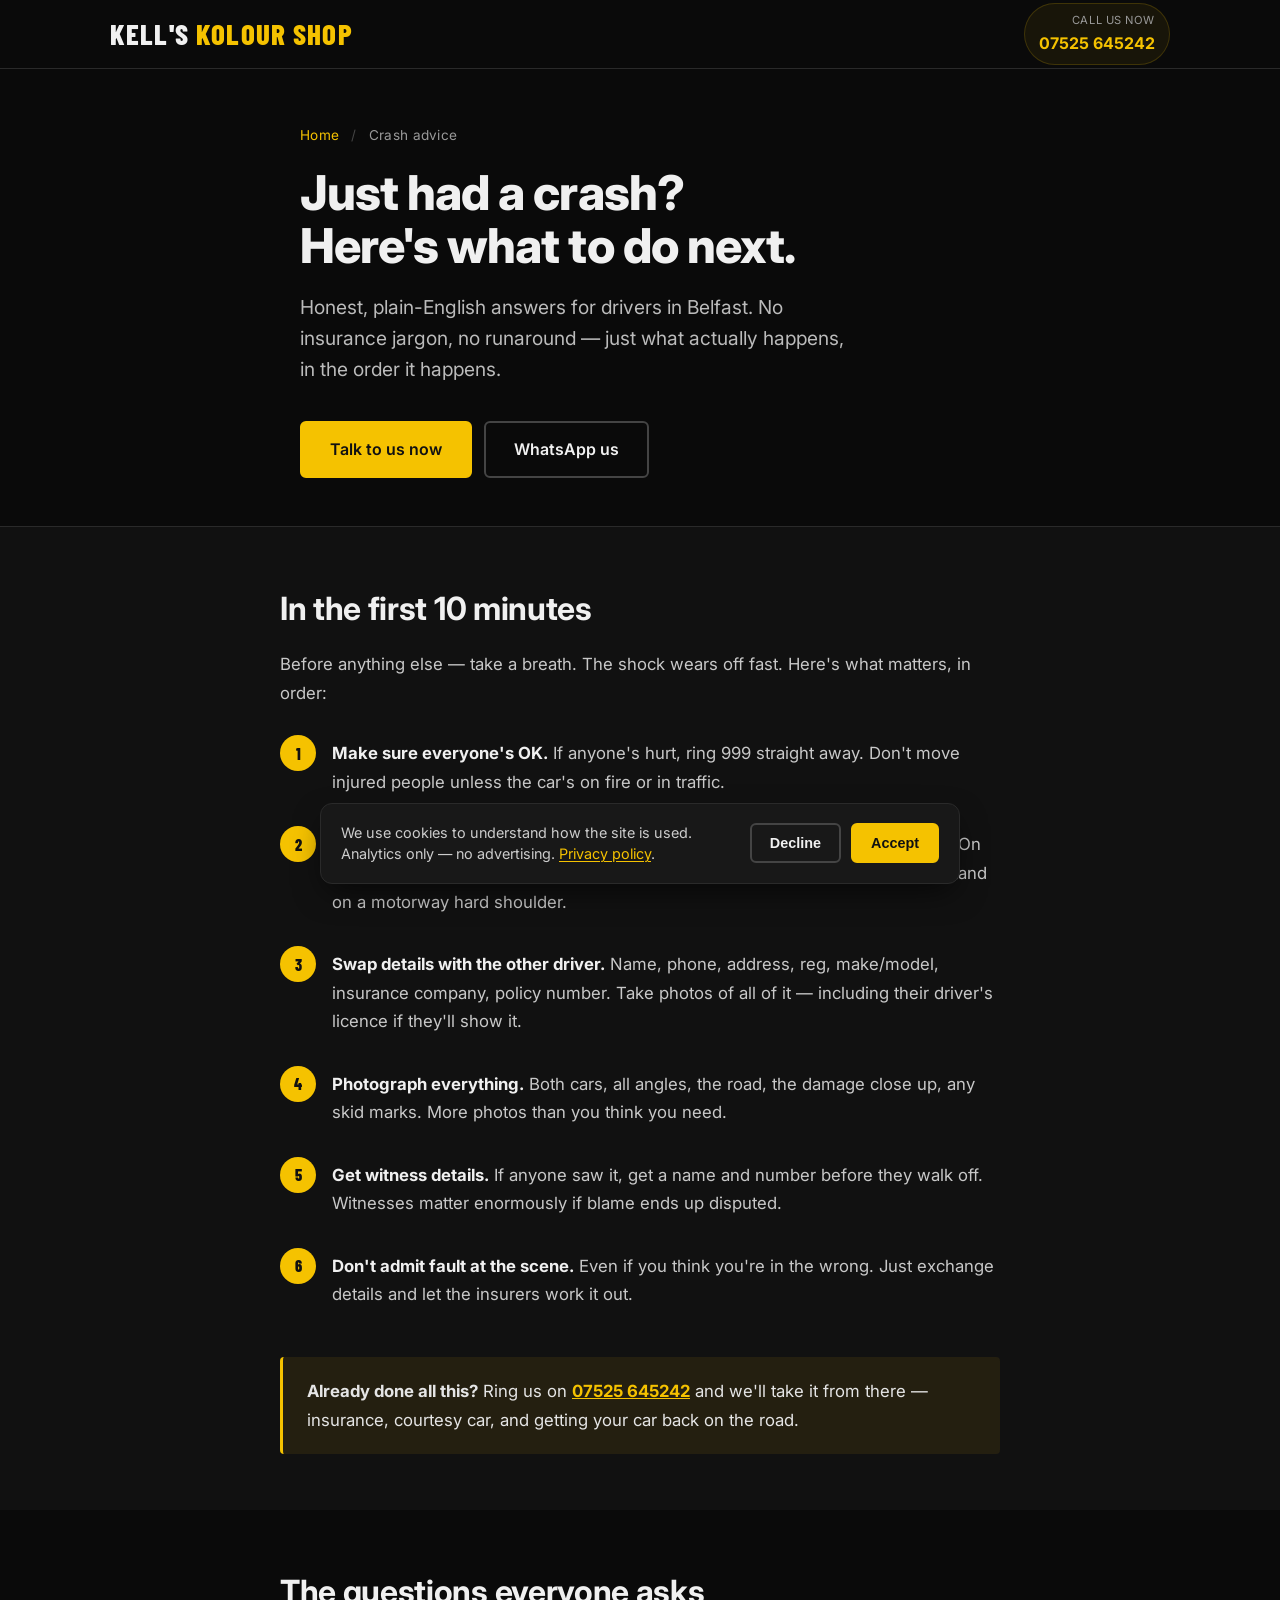
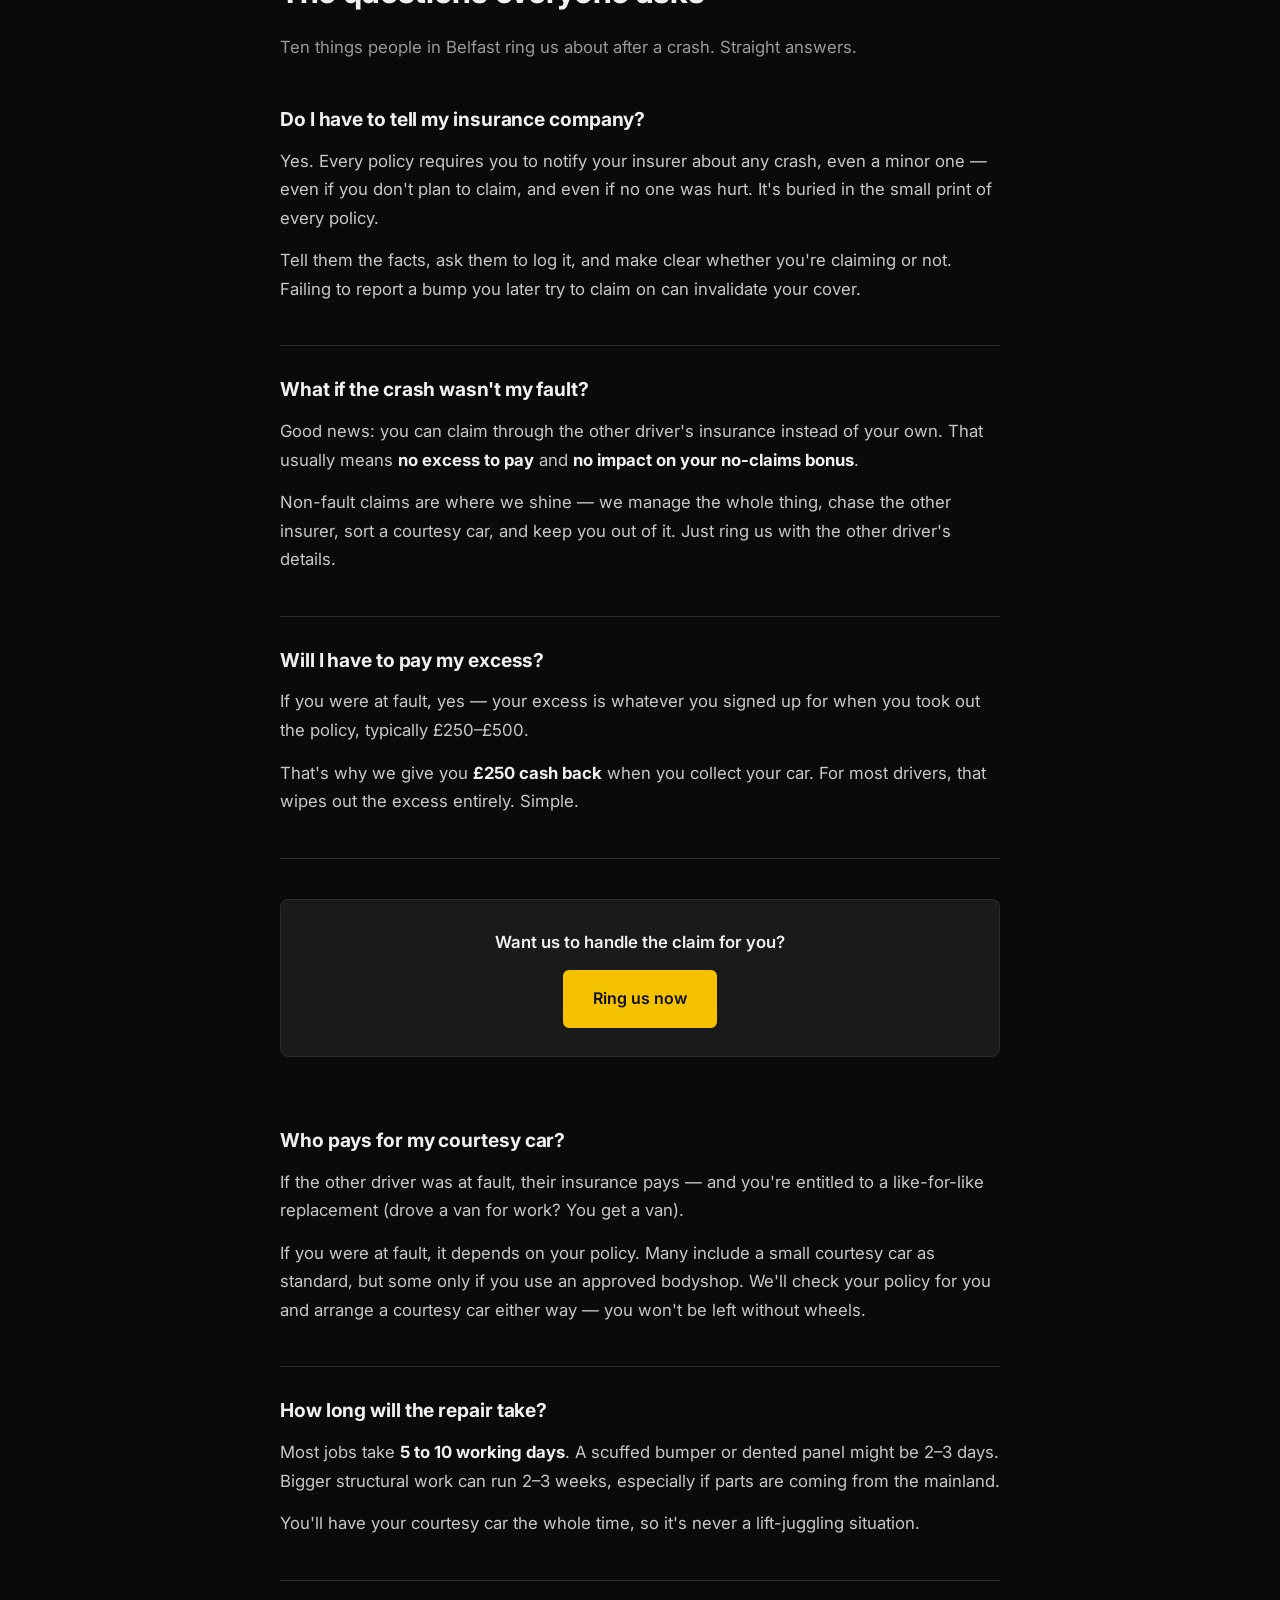
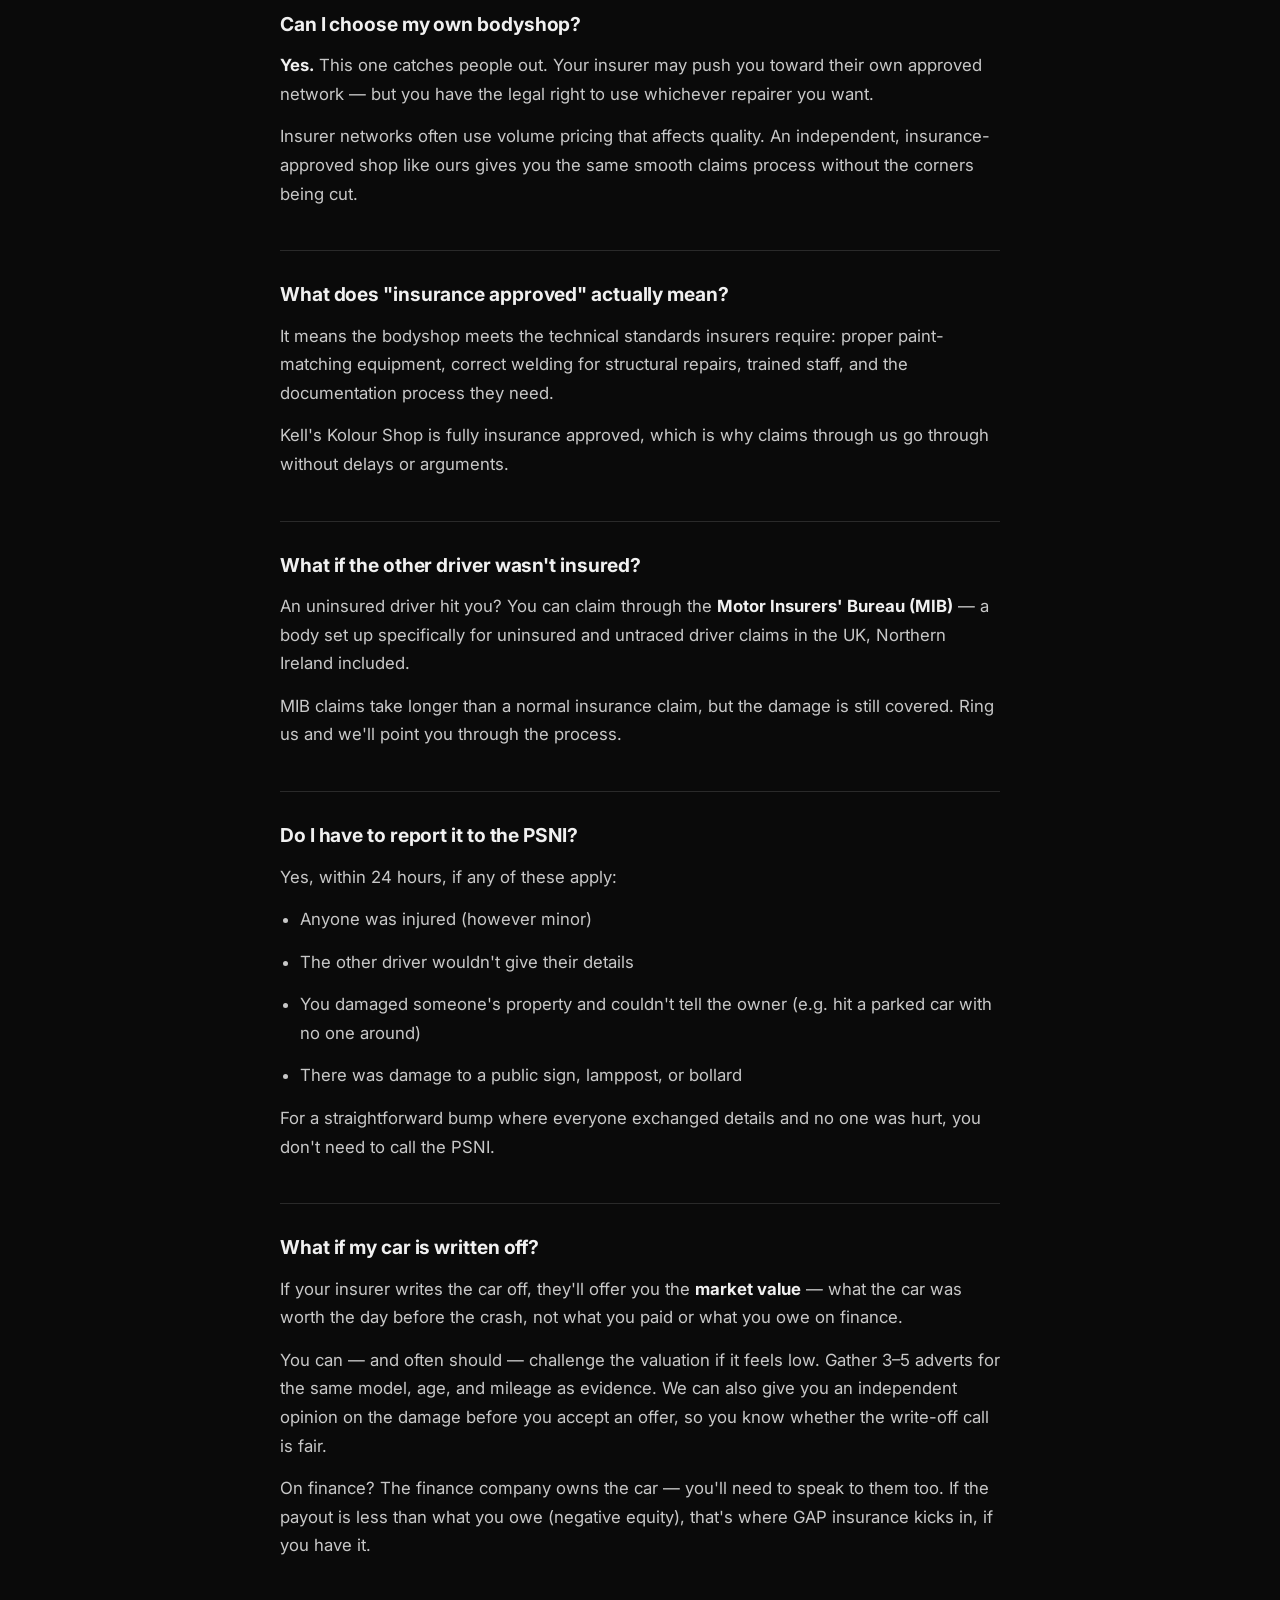
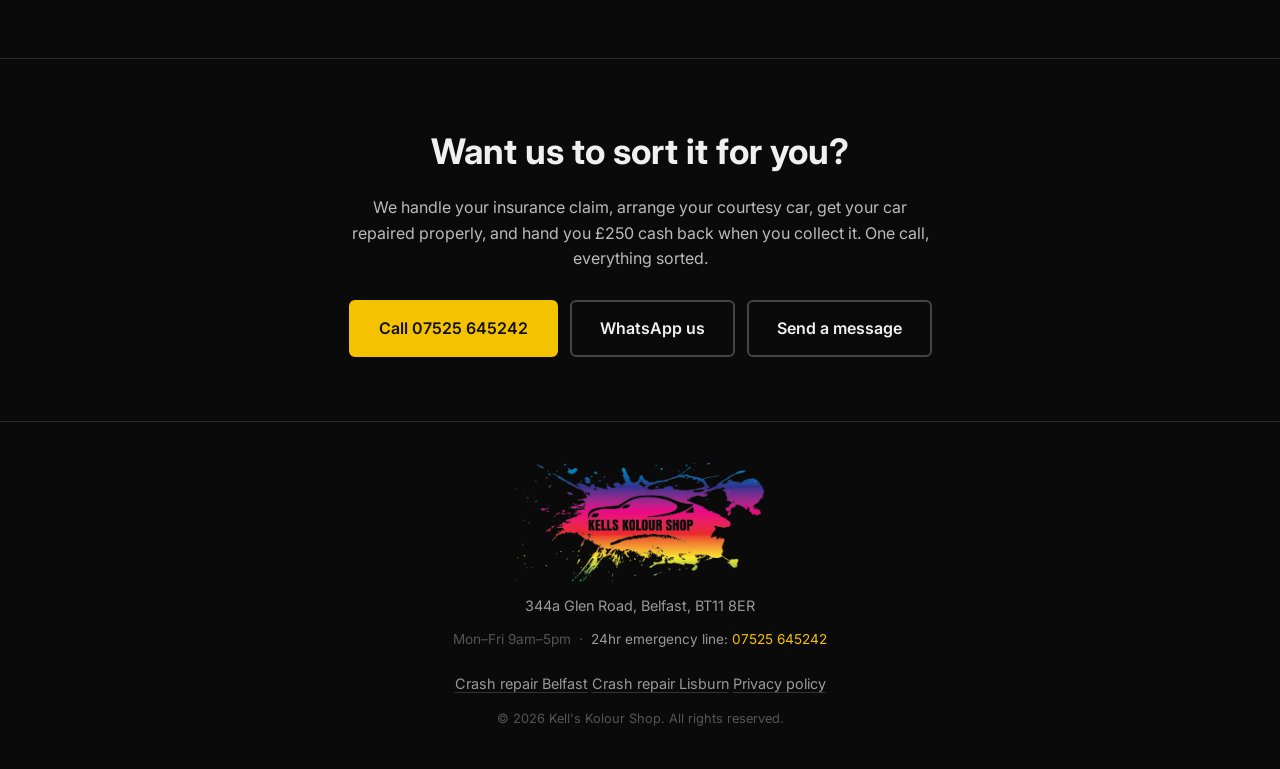
==== commit ac75771f: "Add privacy policy, GA4 + consent mode, expanded gallery - /privacy/ — UK GDPR-compliant privacy pol" ====
--- a/crash-advice/index.html
+++ b/crash-advice/index.html
@@ -126,6 +126,24 @@
   <link rel="preconnect" href="https://fonts.gstatic.com" crossorigin />
   <link href="https://fonts.googleapis.com/css2?family=Inter:wght@400;500;600;700;800&family=Barlow+Condensed:wght@600;700;800&display=swap" rel="stylesheet" />
   <link rel="stylesheet" href="../style.css" />
+
+  <!-- Google tag (gtag.js) with Consent Mode v2 -->
+  <script>
+    window.dataLayer = window.dataLayer || [];
+    function gtag(){dataLayer.push(arguments);}
+    gtag('consent', 'default', {
+      ad_storage: 'denied',
+      ad_user_data: 'denied',
+      ad_personalization: 'denied',
+      analytics_storage: 'denied',
+      wait_for_update: 500
+    });
+  </script>
+  <script async src="https://www.googletagmanager.com/gtag/js?id=G-R8MKCT776X"></script>
+  <script>
+    gtag('js', new Date());
+    gtag('config', 'G-R8MKCT776X');
+  </script>
 </head>
 <body>
 
@@ -287,9 +305,15 @@
       <img src="../images/logo-cropped.png" alt="Kell's Kolour Shop" class="footer-logo" />
       <p class="footer-address">344a Glen Road, Belfast, BT11 8ER</p>
       <p class="footer-hours">Mon–Fri 9am–5pm &nbsp;·&nbsp; <span class="footer-emergency">24hr emergency line: <a href="tel:+447525645242">07525 645242</a></span></p>
+      <nav class="footer-links">
+        <a href="/crash-repair-belfast/">Crash repair Belfast</a>
+        <a href="/crash-repair-lisburn/">Crash repair Lisburn</a>
+        <a href="/privacy/">Privacy policy</a>
+      </nav>
       <p class="footer-copy">&copy; 2026 Kell's Kolour Shop. All rights reserved.</p>
     </div>
   </footer>
 
+  <script src="../script.js"></script>
 </body>
 </html>
--- a/style.css
+++ b/style.css
@@ -351,6 +351,40 @@
   letter-spacing: -0.01em;
 }
 
+.article-h3 {
+  font-size: 1.25rem;
+  font-weight: 700;
+  margin-top: 40px;
+  margin-bottom: 14px;
+  color: var(--text);
+  letter-spacing: -0.005em;
+}
+
+.service-list,
+.area-list {
+  list-style: none;
+  margin: 16px 0 24px;
+  padding: 0;
+  display: flex;
+  flex-direction: column;
+  gap: 10px;
+}
+.service-list li,
+.area-list li {
+  position: relative;
+  padding-left: 24px;
+  color: #c8c8c8;
+}
+.service-list li::before,
+.area-list li::before {
+  content: '✓';
+  position: absolute;
+  left: 0;
+  color: var(--yellow);
+  font-weight: 700;
+}
+.service-list strong { color: var(--text); }
+
 .article-section p,
 .article-section ul li,
 .article-section ol li {
@@ -476,6 +510,83 @@
   .step-list li::before { width: 30px; height: 30px; font-size: 0.9rem; }
   .faq-item { padding: 22px 0; }
   .faq-item h3 { font-size: 1.1rem; }
+}
+
+/* ===== AREAS STRIP ===== */
+.areas-strip {
+  background: var(--bg-dark);
+  padding: 48px 0;
+  border-top: 1px solid var(--border);
+  border-bottom: 1px solid var(--border);
+}
+
+.areas-inner {
+  text-align: center;
+}
+
+.areas-label {
+  color: var(--text-muted);
+  text-transform: uppercase;
+  letter-spacing: 0.1em;
+  font-size: 0.8rem;
+  font-weight: 600;
+  margin-bottom: 20px;
+}
+
+.areas-links {
+  display: flex;
+  gap: 16px;
+  justify-content: center;
+  flex-wrap: wrap;
+}
+
+.area-chip {
+  display: flex;
+  flex-direction: column;
+  align-items: center;
+  gap: 4px;
+  padding: 18px 32px;
+  background: var(--bg-card);
+  border: 1px solid var(--border);
+  border-radius: 10px;
+  min-width: 220px;
+  transition: border-color 0.15s, transform 0.15s, background 0.15s;
+}
+.area-chip:hover {
+  border-color: var(--yellow);
+  background: rgba(245, 194, 0, 0.05);
+  transform: translateY(-2px);
+}
+
+.area-chip-title {
+  font-family: 'Barlow Condensed', sans-serif;
+  font-size: 1.6rem;
+  font-weight: 800;
+  color: var(--yellow);
+  letter-spacing: 0.02em;
+  text-transform: uppercase;
+}
+
+.area-chip-sub {
+  font-size: 0.85rem;
+  color: var(--text-muted);
+}
+
+.steps-advice-link {
+  text-align: center;
+  margin-top: 32px;
+  color: var(--text-muted);
+  font-size: 0.95rem;
+}
+.steps-advice-link a {
+  color: var(--yellow);
+  font-weight: 600;
+  margin-left: 4px;
+}
+.steps-advice-link a:hover { text-decoration: underline; }
+
+@media (max-width: 768px) {
+  .area-chip { min-width: 0; width: 100%; padding: 16px 20px; }
 }
 
 /* ===== VIDEO STORIES ===== */
@@ -793,6 +904,62 @@
 .footer-emergency a { color: var(--yellow); }
 .footer-copy { color: #555; font-size: 0.8rem; }
 
+/* ===== COOKIE BANNER ===== */
+.cookie-banner {
+  position: fixed;
+  bottom: 16px;
+  left: 16px;
+  right: 16px;
+  max-width: 640px;
+  margin: 0 auto;
+  background: #181818;
+  border: 1px solid var(--border);
+  border-radius: 12px;
+  padding: 18px 20px;
+  display: flex;
+  gap: 16px;
+  align-items: center;
+  justify-content: space-between;
+  flex-wrap: wrap;
+  z-index: 900;
+  box-shadow: 0 12px 32px -8px rgba(0, 0, 0, 0.7);
+  animation: cookieIn 0.25s ease;
+}
+@keyframes cookieIn {
+  from { opacity: 0; transform: translateY(12px); }
+  to { opacity: 1; transform: translateY(0); }
+}
+.cookie-banner-hide {
+  opacity: 0;
+  transform: translateY(12px);
+  transition: opacity 0.2s, transform 0.2s;
+}
+.cookie-banner p {
+  margin: 0;
+  font-size: 0.9rem;
+  color: #ccc;
+  flex: 1 1 280px;
+  line-height: 1.5;
+}
+.cookie-banner p a {
+  color: var(--yellow);
+  text-decoration: underline;
+  text-underline-offset: 2px;
+}
+.cookie-banner-actions {
+  display: flex;
+  gap: 10px;
+  flex-shrink: 0;
+}
+.cookie-banner-actions .btn {
+  padding: 10px 18px;
+  font-size: 0.9rem;
+}
+@media (max-width: 520px) {
+  .cookie-banner-actions { width: 100%; }
+  .cookie-banner-actions .btn { flex: 1; text-align: center; }
+}
+
 .footer-links {
   margin-top: 8px;
 }
